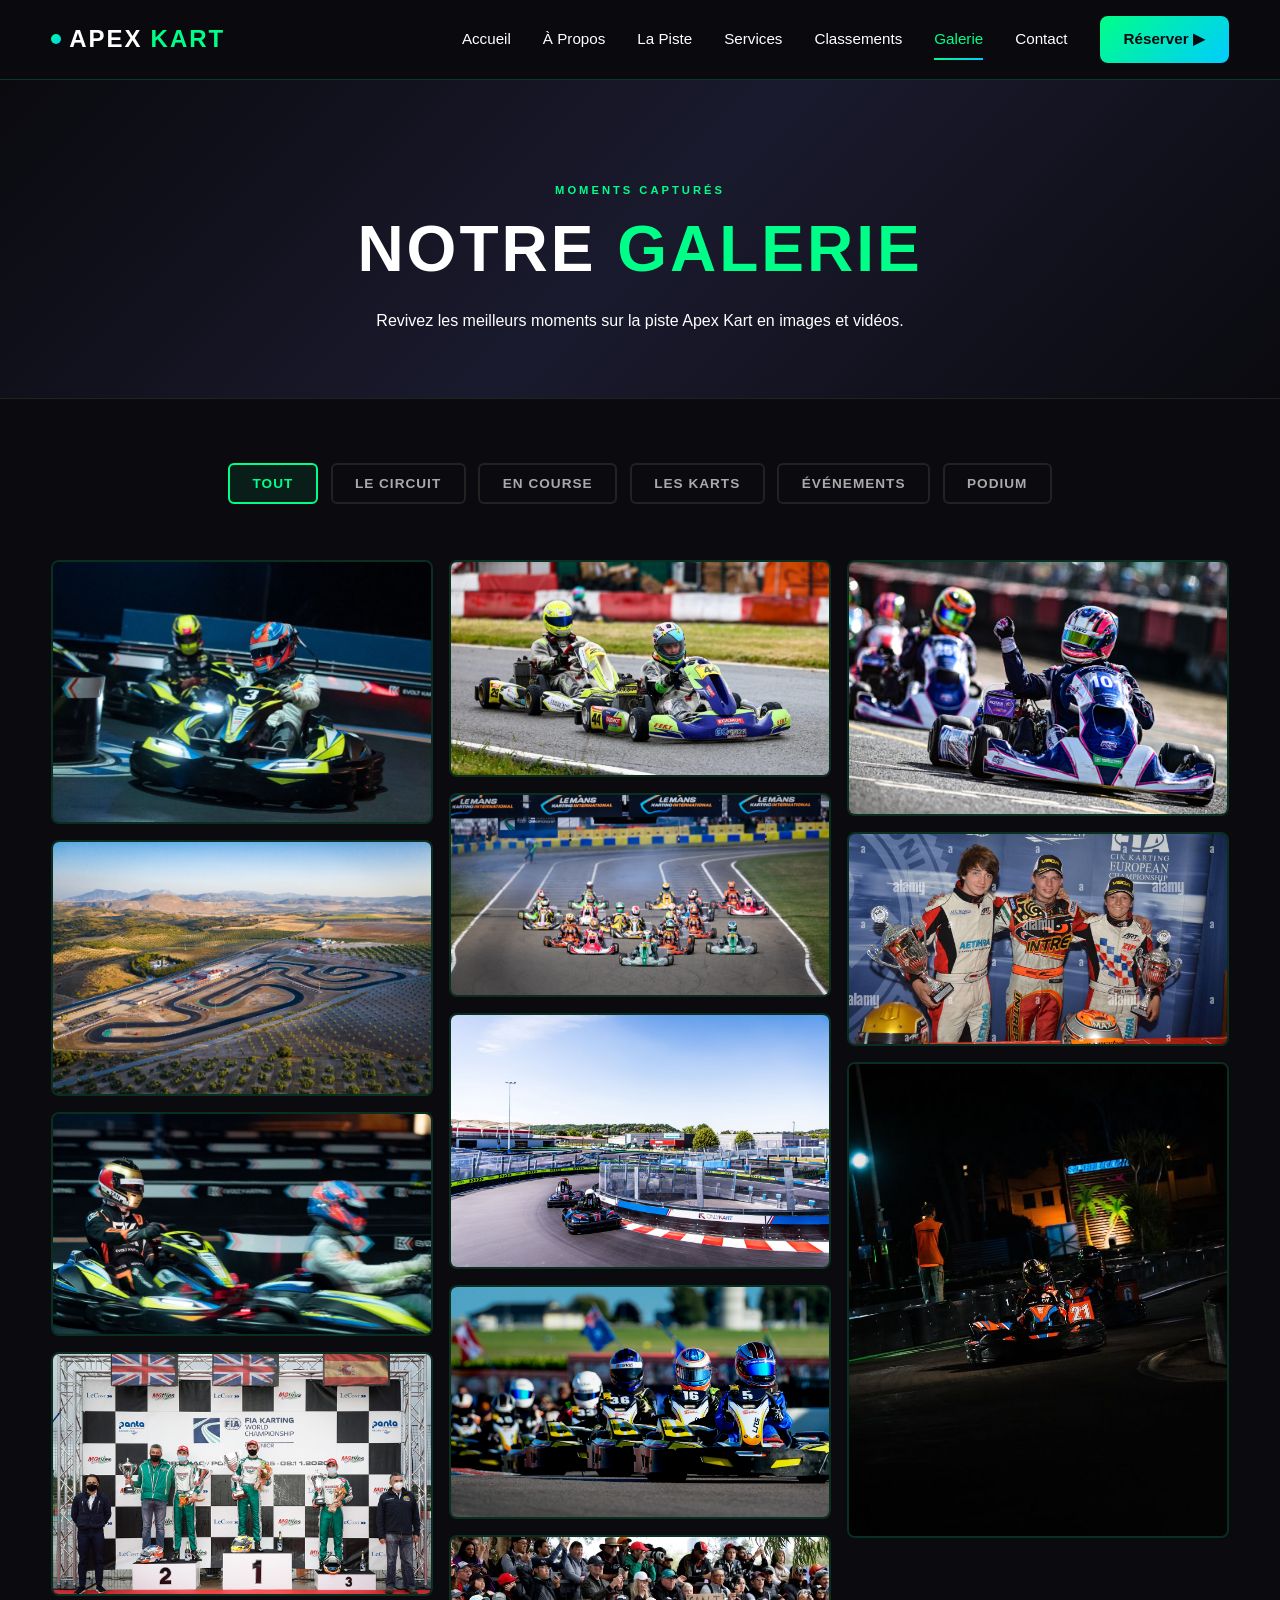
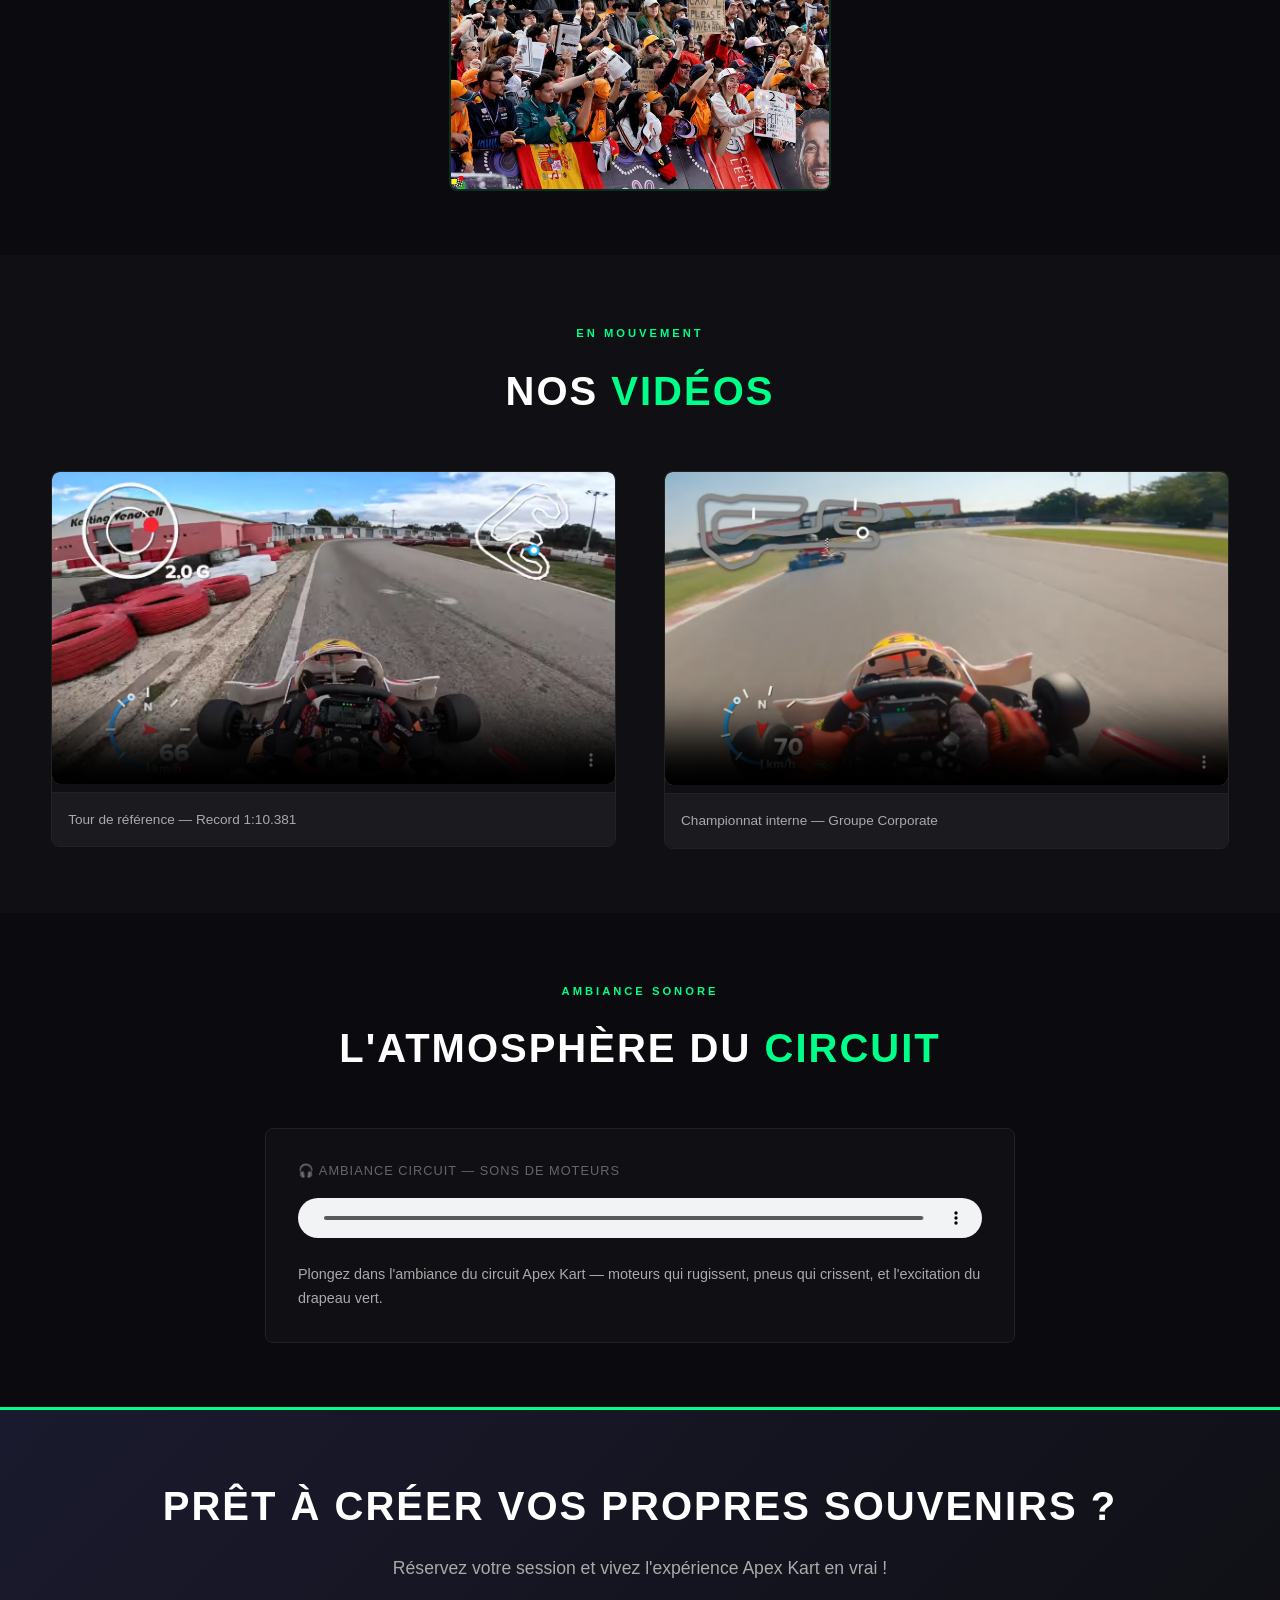
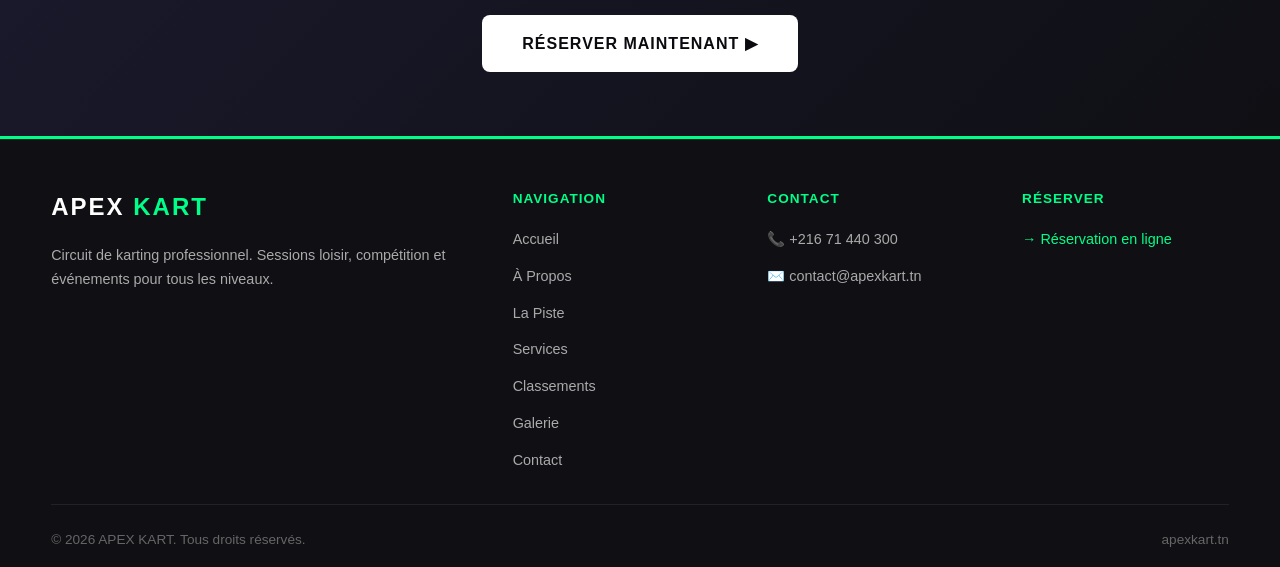
==== galerie.html @ a899f863 "Add files via upload" ====
<!DOCTYPE html>
<html lang="fr">
<head>
  <meta charset="UTF-8">
  <meta name="viewport" content="width=device-width, initial-scale=1.0">
  <title>Galerie — Apex Kart</title>
  <link rel="stylesheet" href="style.css">
</head>
<body>

  <header>
    <a href="index.html" class="logo">
      <span class="logo-point"></span>
      APEX <span>KART</span>
    </a>
    <nav>
      <a href="index.html">Accueil</a>
      <a href="apropos.html">À Propos</a>
      <a href="piste.html">La Piste</a>
      <a href="services.html">Services</a>
      <a href="classements.html">Classements</a>
      <a href="galerie.html" class="actif">Galerie</a>
      <a href="contact.html">Contact</a>
      <a href="reserver.html" class="nav-cta">Réserver ▶</a>
    </nav>
  </header>

  <main>
    <div id="top"></div>

    <div class="page-header">
      <div class="page-header-contenu">
        <span class="label-section" style="margin-bottom: 14px;">Moments capturés</span>
        <h1>NOTRE <span>GALERIE</span></h1>
        <p>Revivez les meilleurs moments sur la piste Apex Kart en images et vidéos.</p>
      </div>
    </div>

    <!--GALERIE AVEC FILTRES-->
    <section>

      <!-- Radios cachés pour les filtres -->
       <!--bouton radio =>un seul choix possible-->
      <input class="filter-radio" type="radio" name="filtre" id="f-all" checked><!--checked → sélectionné par défaut-->
      <input class="filter-radio" type="radio" name="filtre" id="f-circuit"><!--name="filtre" => tous les radios appartiennent au même groupe => un seul actif à la fois-->
      <input class="filter-radio" type="radio" name="filtre" id="f-course">
      <input class="filter-radio" type="radio" name="filtre" id="f-karts">
      <input class="filter-radio" type="radio" name="filtre" id="f-evenement">
      <input class="filter-radio" type="radio" name="filtre" id="f-podium">

      <!-- Barre de filtres -->
      <div class="filter-bar">
        <label for="f-all"       class="filter-btn">Tout</label>
        <label for="f-circuit"   class="filter-btn">Le Circuit</label>
        <label for="f-course"    class="filter-btn">En Course</label>
        <label for="f-karts"     class="filter-btn">Les Karts</label>
        <label for="f-evenement" class="filter-btn">Événements</label>
        <label for="f-podium"    class="filter-btn">Podium</label>
      </div>

      <!-- Grille masonry -->
      <div class="galerie-grid">

        <div class="galerie-item" data-category="course">
          <a href="#lb-1" title="Ouvrir en grand"><!--quand on clique sur l'image le navigateur 
            va faire défiler la page jusqu’à l’élément dont l’ID est lb-1 (<div class="lightbox" id="lb-1">)
            et execute le css de lightbox(met l'image en focus)-->
            <img src="media/gal.jpg"
                 alt="Course en action"
                 style="height: 260px; object-fit: cover;">
            <div class="overlay"><span class="overlay-label">En Course</span></div>
          </a>
        </div>

        <div class="galerie-item" data-category="circuit">
          <a href="#lb-2" title="Ouvrir en grand">
            <img src="media/Vue aérienne de la piste.jpg"
                 alt="Vue du circuit">
            <div class="overlay"><span class="overlay-label">Le Circuit</span></div>
          </a>
        </div>

        <div class="galerie-item" data-category="karts">
          <a href="#lb-3" title="Ouvrir en grand">
            <img src="media/gal1.jpg"
                 alt="Kart de près"
                 style="height: 220px; object-fit: cover;">
            <div class="overlay"><span class="overlay-label">Les Karts</span></div>
          </a>
        </div>

        <div class="galerie-item" data-category="podium">
          <a href="#lb-4" title="Ouvrir en grand">
            <img src="media/galpod.jpg"
                 alt="Podium"
                 style="height: 240px; object-fit: cover;">
            <div class="overlay"><span class="overlay-label">Podium</span></div>
          </a>
        </div>

        <div class="galerie-item" data-category="evenement">
          <a href="#lb-5" title="Ouvrir en grand">
            <img src="media/gal3.jpg"
                 alt="Événement groupe">
            <div class="overlay"><span class="overlay-label">Événements</span></div>
          </a>
        </div>

        <div class="galerie-item" data-category="course">
          <a href="#lb-6" title="Ouvrir en grand">
            <img src="media/gal9.jpg"
                 alt="Départ de course"
                 style="height: 200px; object-fit: cover;">
            <div class="overlay"><span class="overlay-label">En Course</span></div>
          </a>
        </div>

        <div class="galerie-item" data-category="circuit">
          <a href="#lb-7" title="Ouvrir en grand">
            <img src="media/gal2piste.jpg"
                 alt="Stands du circuit">
            <div class="overlay"><span class="overlay-label">Le Circuit</span></div>
          </a>
        </div>

        <div class="galerie-item" data-category="karts">
          <a href="#lb-8" title="Ouvrir en grand">
            <img src="media/imapropos1.jpg"
                 alt="Flotte de karts"
                 style="height: 230px; object-fit: cover;">
            <div class="overlay"><span class="overlay-label">Les Karts</span></div>
          </a>
        </div>

        <div class="galerie-item" data-category="evenement">
          <a href="#lb-9" title="Ouvrir en grand">
            <img src="media/virage.jpg"
                 alt="Virage serré">
            <div class="overlay"><span class="overlay-label">Événements</span></div>
          </a>
        </div>

        <div class="galerie-item" data-category="course">
          <a href="#lb-10" title="Ouvrir en grand">
            <img src="media/gal5.jpg"
                 alt="Team building">
            <div class="overlay"><span class="overlay-label">En Course</span></div>
          </a>
        </div>

        <div class="galerie-item" data-category="podium">
          <a href="#lb-11" title="Ouvrir en grand">
            <img src="media/galpod2.jpg"
                 alt="Trophées"
                 style="height: 210px; object-fit: cover;">
            <div class="overlay"><span class="overlay-label">Podium</span></div>
          </a>
        </div>

        <div class="galerie-item" data-category="circuit">
          <a href="#lb-12" title="Ouvrir en grand">
            <img src="media/Session nocturne.jpg"
                 alt="Session nocturne">
            <div class="overlay"><span class="overlay-label">Le Circuit</span></div>
          </a>
        </div>

      </div>
    </section>

    <!--LIGHTBOXES-->
    <div class="lightbox" id="lb-1">
      <a href="#" class="lightbox-close">✕</a><!--# est une ancre.Il pointe vers le haut de la page actuelle. 
      Ainsi, lorsque l'on clique sur ✕ :La page défile vers le haut-->
      <img src="media/gal.jpg" alt="Course en action">
      <span class="lightbox-caption">Course en action</span>
    </div>
    <div class="lightbox" id="lb-2">
      <a href="#" class="lightbox-close">✕</a>
      <img src="media/Vue aérienne de la piste.jpg" alt="Vue du circuit">
      <span class="lightbox-caption">Vue du circuit</span>
    </div>
    <div class="lightbox" id="lb-3">
      <a href="#" class="lightbox-close">✕</a>
      <img src="media/gal1.jpg" alt="Kart de près">
      <span class="lightbox-caption">Kart de près</span>
    </div>
    <div class="lightbox" id="lb-4">
      <a href="#" class="lightbox-close">✕</a>
      <img src="media/galpod.jpg" alt="Podium">
      <span class="lightbox-caption">Podium</span>
    </div>
    <div class="lightbox" id="lb-5">
      <a href="#" class="lightbox-close">✕</a>
      <img src="media/gal3.jpg" alt="Événement groupe">
      <span class="lightbox-caption">Événement groupe</span>
    </div>
    <div class="lightbox" id="lb-6">
      <a href="#" class="lightbox-close">✕</a>
      <img src="media/gal9.jpg" alt="Départ de course">
      <span class="lightbox-caption">Départ de course</span>
    </div>
    <div class="lightbox" id="lb-7">
      <a href="#" class="lightbox-close">✕</a>
      <img src="media/gal2piste.jpg" alt="Stands du circuit">
      <span class="lightbox-caption">Stands du circuit</span>
    </div>
    <div class="lightbox" id="lb-8">
      <a href="#" class="lightbox-close">✕</a>
      <img src="media/imapropos1.jpg" alt="Flotte de karts">
      <span class="lightbox-caption">Flotte de karts</span>
    </div>
    <div class="lightbox" id="lb-9">
      <a href="#" class="lightbox-close">✕</a>
      <img src="media/virage.jpg" alt="Team building">
      <span class="lightbox-caption">Team building</span>
    </div>
    <div class="lightbox" id="lb-10">
      <a href="#" class="lightbox-close">✕</a>
      <img src="media/gal5.jpg" alt="Virage serré">
      <span class="lightbox-caption">Virage serré</span>
    </div>
    <div class="lightbox" id="lb-11">
      <a href="#" class="lightbox-close">✕</a>
      <img src="media/galpod2.jpg" alt="Trophées">
      <span class="lightbox-caption">Trophées</span>
    </div>
    <div class="lightbox" id="lb-12">
      <a href="#" class="lightbox-close">✕</a>
      <img src="media/Session nocturne.jpg" alt="Session nocturne">
      <span class="lightbox-caption">Session nocturne</span>
    </div>

    <!--SECTION VIDÉOS-->
    <section class="section-fond-2">
      <div class="en-tete-section centre">
        <span class="label-section">En mouvement</span>
        <h2 class="titre-section">NOS <span class="rouge">VIDÉOS</span></h2>
      </div>

      <div class="grille-2">

        <div>
          <div class="media-bloc">
            <video controls poster="media/preview.png" style="width: 100%;">
              <source src="media/onboard.mp4" type="video/mp4">
              <p style="padding: 20px; color: var(--gris); text-align: center;">
                Votre navigateur ne supporte pas la vidéo.
              </p>
            </video>
            <div class="media-titre">Tour de référence — Record 1:10.381</div>
          </div>
        </div>

        <div>
          <div class="media-bloc">
            <video controls poster="media/poster.png" style="width: 100%;">
              <source src="media/Flying Lap.mp4" type="video/mp4">
              <p style="padding: 20px; color: var(--gris); text-align: center;">
                Votre navigateur ne supporte pas la vidéo.
              </p>
            </video>
            <div class="media-titre">Championnat interne — Groupe Corporate</div>
          </div>
        </div>

      </div>
    </section>

    <!--SECTION AUDIO-->
    <section>
      <div class="en-tete-section centre">
        <span class="label-section">Ambiance sonore</span>
        <h2 class="titre-section">L'ATMOSPHÈRE DU <span class="rouge">CIRCUIT</span></h2>
      </div>

      <div style="max-width: 750px; margin: 0 auto;">
        <div class="media-bloc" style="padding: 2rem;">
          <p style="font-size: 0.8rem; color: var(--gris); letter-spacing: 1px; text-transform: uppercase; margin-bottom: 1rem;">
            🎧 Ambiance circuit — Sons de moteurs
          </p>
          <audio controls style="width: 100%;">
            <source src="media/Ambiance circuit — Sons de moteurs.mp3" type="audio/mpeg">
            Votre navigateur ne supporte pas la balise audio.
          </audio>
          <p style="margin-top: 1rem; color: var(--gris-clair); font-size: 0.9rem; line-height: 1.7;">
            Plongez dans l'ambiance du circuit Apex Kart — moteurs qui rugissent,
            pneus qui crissent, et l'excitation du drapeau vert.
          </p>
        </div>
      </div>
    </section>

    <div class="bande-cta">
      <h2>PRÊT À CRÉER VOS PROPRES SOUVENIRS ?</h2>
      <p>Réservez votre session et vivez l'expérience Apex Kart en vrai !</p>
      <a href="reserver.html" class="btn-blanc">RÉSERVER MAINTENANT ▶</a>
    </div>
    <a href="#top" class="scroll-top">↑</a>

  </main>

  <footer>
    <div class="footer-grille">
      <div class="footer-col large">
        <span class="footer-logo">APEX <span>KART</span></span>
        <p class="footer-desc">Circuit de karting professionnel. Sessions loisir, compétition et événements pour tous les niveaux.</p>
      </div>
      <div class="footer-col">
        <span class="footer-col-titre">Navigation</span>
        <ul class="footer-liens">
          <li><a href="index.html">Accueil</a></li>
          <li><a href="apropos.html">À Propos</a></li>
          <li><a href="piste.html">La Piste</a></li>
          <li><a href="services.html">Services</a></li>
          <li><a href="classements.html">Classements</a></li>
          <li><a href="galerie.html">Galerie</a></li>
          <li><a href="contact.html">Contact</a></li>
        </ul>
      </div>
      <div class="footer-col">
        <span class="footer-col-titre">Contact</span>
        <ul class="footer-liens">
          <li><a href="tel:+21671440300">📞 +216 71 440 300</a></li>
          <li><a href="mailto:contact@apexkart.tn">✉️ contact@apexkart.tn</a></li>
        </ul>
      </div>
      <div class="footer-col">
        <span class="footer-col-titre">Réserver</span>
        <ul class="footer-liens">
          <li><a href="reserver.html" style="color: var(--vert-neon);">→ Réservation en ligne</a></li>
        </ul>
      </div>
    </div>
    <div class="footer-bas">
      <span>© 2026 APEX KART. Tous droits réservés.</span>
      <span>apexkart.tn</span>
    </div>
  </footer>
  <script src="script.js"></script>

</body>
</html>
---- style.css ----
:root {/*:root est l'élément racine du document (pratiquement <html>).
Les variables définies ici sont accessibles partout dans le CSS.*/
  --noir:       #0a0a0f;
  --noir-2:     #0f0f14;
  --noir-3:     #1a1a1f;
  --blanc:      #ffffff;
  --gris:       #666666;
  --gris-clair: #aaaaaa;
  --bord:       #222222;
  --vert-neon:  #00ff88;
  --cyan:       #00ccff;
  --rouge:      #e8001d;
  --jaune:      #f5c400;
}

* {
  margin: 0;
  padding: 0;
  box-sizing: border-box;
}

body {
  font-family: Arial, sans-serif;
  background-color: var(--noir);
  color: var(--blanc);
  line-height: 1.6;
  overflow-x: hidden;
}

img {
  max-width: 100%;
  display: block;
}

a {
  text-decoration: none;
  color: inherit;
  transition: color 0.3s, background 0.3s;
}

ul {
  list-style: none;
}

/*HEADER*/
header {
  position: sticky;
  top: 0;
  z-index: 1000;
  background: rgba(10, 10, 15, 0.95);
  border-bottom: 1px solid rgba(0, 255, 136, 0.2);
  padding: 1rem 4%;/*4 % Pourcentage de la largeur du conteneur => L’espacement gauche/droite varie donc en fonction de la taille de l’écran.*/
  display: flex;
  align-items: center;
  justify-content: space-between;/*Repousse les éléments vers les bords (logo à gauche, menu à droite).*/
}

.logo {
  font-family: Impact, sans-serif;
  font-size: 1.5rem;
  font-weight: 900;
  letter-spacing: 2px;
  display: flex;
  align-items: center;
  gap: 0.5rem;/*Ajoute de l'espace entre les éléments à l'intérieur*/
  cursor: pointer;
}

.logo-point {
  width: 10px;
  height: 10px;
  background: linear-gradient(135deg, var(--vert-neon), var(--cyan));
  border-radius: 50%;
  display: inline-block;
}

.logo span {
  color: var(--vert-neon);
}

nav {
  display: flex;
  gap: 2rem;
  align-items: center;
}

nav a {
  font-size: 0.95rem;
  position: relative;
  padding: 0.5rem 0;
  transition: color 0.3s;
  cursor: pointer;
}

nav a:hover {
  color: var(--vert-neon);
}

nav a.actif {
  color: var(--vert-neon);
}

nav a.actif::after {/*crée un élément fictif qui est inséré à l'intérieur de l'élément, à la fin*/
  content: '';
  position: absolute;
  bottom: 0;
  left: 0;
  width: 100%;/*pleine largeur du lien*/
  height: 2px;/*trait fin*/
  background: linear-gradient(90deg, var(--vert-neon), var(--cyan));
}/*un petit rectangle (2 px de haut) => un trait sous le lien*/

nav a::after {
  content: '';
  position: absolute;
  bottom: 0;
  left: 0;
  width: 0;
  height: 2px;
  background: linear-gradient(90deg, var(--vert-neon), var(--cyan));
  transition: width 0.3s ease;
}/*la ligne existe mais largeur = 0 → invisible.*/

nav a:hover::after {
  width: 100%;
}/*Quand on passe la souris: la ligne s’agrandit de 0 → 100% => effet de soulignement animé*/

.nav-cta {
  background: linear-gradient(135deg, var(--vert-neon), var(--cyan));
  color: var(--noir) !important;/*!important force la règle (même si d'autres styles existent)*/
  padding: 0.7rem 1.5rem !important;/*(haut/bas + gauche/droite) => rend le bouton plus grand*/
  border-radius: 8px;
  font-weight: 700;
  transition: transform 0.3s, box-shadow 0.3s;
}

.nav-cta:hover {
  transform: scale(1.05);
  box-shadow: 0 0 30px rgba(0, 255, 136, 0.5);
}

/*SECTIONS*/
section {
  padding: 4rem 4%;
}

.section-fond-2 {
  background: var(--noir-2);
  padding: 4rem 4%;
}

.page-header {
  background: linear-gradient(135deg, var(--noir) 0%, #1a1a2e 50%, var(--noir) 100%);
  padding: 6rem 4% 4rem;
  text-align: center;
  border-bottom: 1px solid var(--bord);
  position: relative;
  overflow: hidden;
}

.page-header-contenu {
  max-width: 900px;
  margin: 0 auto;
  position: relative;
  z-index: 1;
}

/*TYPOGRAPHIE*/
h1 {
  font-family: Impact, sans-serif;
  font-size: 4rem;
  font-weight: 900;
  letter-spacing: 3px;
  line-height: 1.1;
  margin-bottom: 1.5rem;
}

h1 span {
  color: var(--vert-neon);
}

h2 {
  font-family: Impact, sans-serif;
  font-size: 2.5rem;
  font-weight: 900;
  letter-spacing: 2px;
  margin-bottom: 1rem;
}

h3 {
  font-size: 1.3rem;
  font-weight: 700;
  margin-bottom: 0.8rem;
}

.titre-section {
  font-family: Impact, sans-serif;
  font-size: 2.5rem;
  font-weight: 900;
  letter-spacing: 2px;
  margin-bottom: 1rem;
  text-transform: uppercase;
}

.titre-section .rouge {
  color: var(--vert-neon);
}

.en-tete-section {
  margin-bottom: 3rem;
}

.en-tete-section.centre {
  text-align: center;
}

.label-section {
  display: inline-block;
  font-size: 0.7rem;
  font-weight: 700;
  letter-spacing: 3px;
  text-transform: uppercase;
  color: var(--vert-neon);
  margin-bottom: 1rem;
}

.sous-titre-section {
  color: var(--gris-clair);
  font-size: 1rem;
  max-width: 700px;
  line-height: 1.8;
}

/*HERO SECTION*/
.hero {
  height: 100vh;/*100% de la hauteur de la fenêtre d'affichage (écran)*/
  display: flex;
  align-items: center;/*Centre le contenu verticalement*/
  justify-content: center;/*Centre le contenu horizentalement*/
  position: relative;
  overflow: hidden;
  background: linear-gradient(135deg, var(--noir) 0%, #1a1a2e 50%, var(--noir) 100%);
  /*0% => début du dégradé    50% => milieu     100% => fin*/
}

.hero-image {
  position: absolute;
  top: 0;
  left: 0;
  right: 0;
  bottom: 0;
  width: 100%;
  height: 100%;
  object-fit: cover;
  opacity: 0.3;
}

.hero-contenu {
  position: relative;
  z-index: 10;
  text-align: center;
  padding: 0 4%;
  max-width: 1200px;
}

.hero h1 {
  font-size: 5rem;
  margin-bottom: 1.5rem;
}

.hero p {
  font-size: 1.5rem;
  color: var(--gris-clair);
  margin-bottom: 2rem;
}

/*GRILLES*/
.grille-2 {
  display: grid;
  grid-template-columns: 1fr 1fr;/*1fr = une fraction de l’espace disponible*/
  gap: 3rem;
  align-items: start;
}

.grille-3 {
  display: grid;
  grid-template-columns: repeat(3, 1fr);/*repeat(3, 1fr) = répéter 3 fois 1fr =>Les 3 colonnes ont la même largeur*/
  gap: 2rem;
}

.grille-4 {
  display: grid;
  grid-template-columns: repeat(4, 1fr);
  gap: 1.5rem;
}

/*CARTES*/
.carte {
  background: linear-gradient(135deg, #1a1a2e, var(--noir-2));
  border: 2px solid rgba(0, 255, 136, 0.2);
  border-radius: 12px;
  padding: 2rem;
  transition: border-color 0.3s, transform 0.3s, box-shadow 0.3s;
  cursor: pointer;
}

.carte:hover {
  border-color: var(--vert-neon);
  transform: scale(1.05);
  box-shadow: 0 0 30px rgba(0, 255, 136, 0.3);
}

.carte-icone {
  width: 60px;
  height: 60px;
  background: linear-gradient(135deg, var(--vert-neon), var(--cyan));
  border-radius: 12px;
  display: flex;
  align-items: center;
  justify-content: center;
  margin-bottom: 1.5rem;
  font-size: 1.8rem;
}

/*BOUTONS*/
.btn {
  display: inline-block;
  padding: 1rem 2rem;
  background: linear-gradient(135deg, var(--vert-neon), var(--cyan));
  color: var(--noir);
  font-weight: 700;
  font-size: 1rem;
  border-radius: 8px;
  border: none;
  cursor: pointer;
  transition: transform 0.3s, box-shadow 0.3s;
  text-transform: uppercase;
  letter-spacing: 1px;
}

.btn:hover {
  transform: scale(1.05);
  box-shadow: 0 0 30px rgba(0, 255, 136, 0.5);
}

.btn-rouge {
  background: linear-gradient(135deg, var(--vert-neon), var(--cyan));
}

.btn-blanc {
  display: inline-block;
  padding: 1rem 2.5rem;
  background: var(--blanc);
  color: var(--noir);
  font-weight: 700;
  font-size: 1rem;
  border-radius: 8px;
  border: none;
  cursor: pointer;
  text-transform: uppercase;
  letter-spacing: 1px;
  transition: transform 0.3s, box-shadow 0.3s;
}

.btn-blanc:hover {
  transform: scale(1.05);
  box-shadow: 0 0 30px rgba(255, 255, 255, 0.4);
}

.btn-outline {
  background: transparent;
  border: 2px solid var(--vert-neon);
  color: var(--vert-neon);
}

.btn-outline:hover {
  background: var(--vert-neon);
  color: var(--noir);
}

/*TABLEAUX*/
table {
  width: 100%;
  border-collapse: collapse;
  background: var(--noir-2);
  border: 1px solid var(--bord);
}

thead {
  background: var(--noir-3);
  border-bottom: 2px solid var(--vert-neon);
}

th {
  padding: 1rem;
  text-align: left;
  font-weight: 700;
  font-size: 0.85rem;
  text-transform: uppercase;
  letter-spacing: 1px;
  color: var(--vert-neon);
}

td {
  padding: 1rem;
  border-bottom: 1px solid var(--bord);
  color: var(--gris-clair);
}

tr:hover {
  background: rgba(0, 255, 136, 0.05);
}

.chrono {
  font-family: monospace;
  font-size: 0.95rem;
  font-weight: 700;
  color: var(--blanc);
}

.chrono.record {
  color: var(--jaune);
}

/*BADGES*/
.badge-cat {
  display: inline-block;
  padding: 0.3rem 0.8rem;
  border-radius: 4px;
  font-size: 0.7rem;
  font-weight: 700;
  text-transform: uppercase;
  letter-spacing: 1px;
}

.badge-debutant {
  background: rgba(0, 200, 255, 0.2);
  color: #00c8ff;
}

.badge-junior {
  background: rgba(255, 200, 0, 0.2);
  color: #ffc800;
}

.badge-senior {
  background: rgba(0, 255, 136, 0.2);
  color: var(--vert-neon);
}

.badge-expert {
  background: rgba(232, 0, 29, 0.2);
  color: #ff3355;
}

/*FORMULAIRES*/
.formulaire-bloc {
  background: var(--noir-2);
  border: 1px solid var(--bord);
  padding: 2rem;
  border-radius: 8px;
}

.form-groupe {
  margin-bottom: 1.5rem;
}

.form-ligne {
  display: grid;
  grid-template-columns: 1fr 1fr;
  gap: 1.5rem;
  margin-bottom: 1.5rem;
}

label {
  display: block;
  margin-bottom: 0.5rem;
  font-size: 0.9rem;
  font-weight: 600;
  color: var(--vert-neon);
}

input[type="text"],
input[type="email"],
input[type="tel"],
input[type="date"],
input[type="number"],
select,
textarea {
  width: 100%;
  padding: 0.8rem 1rem;
  background: var(--noir);
  border: 2px solid rgba(0, 255, 136, 0.3);
  border-radius: 6px;
  color: var(--blanc);
  font-size: 1rem;
  transition: border-color 0.3s;
}

input:focus,
select:focus,
textarea:focus {
  outline: none;
  border-color: var(--vert-neon);
}

textarea {
  min-height: 150px;
  resize: vertical;
  font-family: inherit;
}

input[type="checkbox"],
input[type="radio"] {
  width: 18px;
  height: 18px;
  accent-color: var(--vert-neon);
  cursor: pointer;
}

.choix-item {
  display: flex;
  align-items: center;
  gap: 0.8rem;
  padding: 0.8rem;
  background: var(--noir);
  border: 2px solid rgba(0, 255, 136, 0.2);
  border-radius: 6px;
  cursor: pointer;
  transition: border-color 0.3s;
  font-weight: normal;
  color: var(--gris-clair);
}

.choix-item:hover {
  border-color: var(--vert-neon);
}

button[type="submit"] {
  width: 100%;
  padding: 1rem 2rem;
  background: linear-gradient(135deg, var(--vert-neon), var(--cyan));
  color: var(--noir);
  font-weight: 700;
  font-size: 1rem;
  border: none;
  border-radius: 8px;
  cursor: pointer;
  transition: transform 0.3s, box-shadow 0.3s;
  text-transform: uppercase;
  letter-spacing: 1px;
}

button[type="submit"]:hover {
  transform: scale(1.02);
  box-shadow: 0 0 30px rgba(0, 255, 136, 0.5);
}

/*MEDIA (AUDIO / VIDEO)*/
.media-bloc {
  background: var(--noir-2);
  border: 1px solid var(--bord);
  border-radius: 8px;
  overflow: hidden;
}

.media-titre {
  padding: 1rem;
  background: var(--noir-3);
  font-size: 0.85rem;
  color: var(--gris-clair);
  border-top: 1px solid var(--bord);
}

video,
audio {
  width: 100%;
  border-radius: 8px;
}

audio {
  height: 40px;
}

/*GALERIE FLOAT*/
.galerie-float {
  display: flex;
  flex-wrap: wrap;
  gap: 1rem;
}

.galerie-float img {
  flex: 1 1 calc(33.333% - 1rem);
  min-width: 250px;
  height: 250px;
  object-fit: cover;
  border-radius: 8px;
  border: 2px solid rgba(0, 255, 136, 0.2);
  transition: border-color 0.3s, transform 0.3s, box-shadow 0.3s;
  cursor: pointer;
}

.galerie-float img:hover {
  border-color: var(--vert-neon);
  transform: scale(1.05);
  box-shadow: 0 0 20px rgba(0, 255, 136, 0.3);
}

/*CLASSEMENTS — RANGS ET PILOTES*/
.rang {
  display: inline-flex;
  align-items: center;
  justify-content: center;
  width: 32px;
  height: 32px;
  border-radius: 50%;
  background: var(--noir-3);
  font-family: Impact, sans-serif;
  font-size: 1.1rem;
  font-weight: 900;
}

.rang.or {
  background: var(--jaune);
  color: var(--noir);
}

.rang.arg {
  background: #aaaaaa;
  color: var(--noir);
}

.rang.bro {
  background: #cd7f32;
  color: var(--noir);
}

.pilote-nom {
  font-weight: 700;
  color: var(--blanc);
}

/*PODIUM VISUEL*/
.podium-conteneur {
  display: flex;
  align-items: flex-end;
  justify-content: center;
  gap: 12px;
  padding: 0 4%;
  flex-wrap: wrap;
  position: relative;
}

.podium-conteneur::after {
  content: '';
  position: absolute;
  bottom: -10px;/*la line est au dessous du podium*/
  left: 0;
  width: 100%;
  height: 3px;
  background: linear-gradient(90deg, transparent, var(--vert-neon), transparent);
}

.podium-pilote {
  display: flex;
  flex-direction: column;
  align-items: center;
  width: 200px;
}

.podium-couronne {
  font-size: 1.8rem;
  margin-bottom: 6px;
}

.podium-avatar {
  width: 64px;
  height: 64px;
  border-radius: 50%;
  background: linear-gradient(135deg, #333333, #555555);
  border: 3px solid #aaaaaa;
  display: flex;
  align-items: center;
  justify-content: center;
  font-family: Impact, sans-serif;
  font-size: 1.8rem;
  font-weight: 900;
  color: var(--blanc);
  margin-bottom: 10px;
}

.podium-avatar-or {
  background: linear-gradient(135deg, #b8860b, var(--jaune));
  border-color: var(--jaune);
  box-shadow: 0 0 20px rgba(245, 196, 0, 0.5);
  color: var(--noir);
}

.podium-avatar-bro {
  background: linear-gradient(135deg, #8b5a2b, #cd7f32);
  border-color: #cd7f32;
  color: var(--noir);
}

.podium-pays {
  font-size: 1.3rem;
  margin-bottom: 4px;
}

.podium-nom {
  font-family: Impact, sans-serif;
  font-size: 1rem;
  font-weight: 900;
  letter-spacing: 1px;
  text-transform: uppercase;
  color: var(--blanc);
  margin-bottom: 4px;
  text-align: center;
}

.podium-nom-or {
  color: var(--jaune);
}

.podium-chrono {
  font-family: monospace;
  font-size: 0.8rem;
  color: var(--gris-clair);
  margin-bottom: 2px;
}

.podium-chrono-or {
  color: var(--jaune);
  font-weight: 700;
}

.podium-pts {
  font-size: 0.75rem;
  color: var(--gris);
  margin-bottom: 12px;
  font-family: monospace;
}

.podium-marche {
  width: 100%;
  display: flex;
  flex-direction: column;
  align-items: center;
  justify-content: center;
  border-radius: 6px 6px 0 0;
  padding-top: 16px;
  gap: 4px;
}

.podium-marche-1 {
  height: 170px;
  background: linear-gradient(180deg, rgba(245, 196, 0, 0.25) 0%, rgba(245, 196, 0, 0.08) 100%);
  border: 2px solid var(--jaune);
  border-bottom: none;
  box-shadow: 0 0 30px rgba(245, 196, 0, 0.2);
}

.podium-marche-2 {
  height: 130px;
  background: linear-gradient(180deg, rgba(170, 170, 170, 0.18) 0%, rgba(170, 170, 170, 0.05) 100%);
  border: 2px solid #aaaaaa;
  border-bottom: none;
  box-shadow: 0 0 20px rgba(170, 170, 170, 0.15);
}

.podium-marche-3 {
  height: 110px;
  background: linear-gradient(180deg, rgba(205, 127, 50, 0.18) 0%, rgba(205, 127, 50, 0.05) 100%);
  border: 2px solid #cd7f32;
  border-bottom: none;
  box-shadow: 0 0 20px rgba(205, 127, 50, 0.15);
}

.podium-medaille {
  font-size: 1.8rem;
}

.podium-rang-num {
  font-family: Impact, sans-serif;
  font-size: 2.8rem;
  font-weight: 900;
  line-height: 1;
  color: rgba(255, 255, 255, 0.15);
}

.podium-1er .podium-rang-num {
  color: rgba(245, 196, 0, 0.2);
}

/*STAT CELL*/
.stat-cell {
  transition: background 0.2s;
}

.stat-cell:hover {
  background: var(--noir-3) !important;
}

/*LISTE DE RÈGLES*/
.liste-regles {
  counter-reset: regles;/*Cela indique à CSS:"Commencez ici un compteur nommé regles à partir de 0."*/
  display: flex;
  flex-direction: column;
  gap: 1rem;
}

.liste-regles li {
  counter-increment: regles;/*Chaque <li> augmente ce compteur*/
  display: flex;
  gap: 1rem;
  align-items: flex-start;
  padding: 1rem;
  background: var(--noir-2);
  border: 1px solid var(--bord);
  border-left: 3px solid var(--vert-neon);
  border-radius: 4px;
}

.liste-regles li::before {
  content: counter(regles);/*Affiche le nombre*/
  flex-shrink: 0;
  width: 32px;
  height: 32px;
  background: linear-gradient(135deg, var(--vert-neon), var(--cyan));
  color: var(--noir);
  border-radius: 50%;
  display: flex;
  align-items: center;
  justify-content: center;
  font-weight: 900;
  font-size: 1rem;
}

.liste-regles span {
  color: var(--gris-clair);
  line-height: 1.7;
}

/*LIEN DISCRET*/
.lien-discret {
  color: var(--gris-clair);
  font-size: 0.85rem;
  transition: color 0.3s;
}

.lien-discret:hover {
  color: var(--vert-neon);
}

/*BANDE CTA*/
.bande-cta {
  background: linear-gradient(135deg, #1a1a2e 0%, var(--noir-2) 100%);
  border-top: 3px solid var(--vert-neon);
  border-bottom: 3px solid var(--vert-neon);
  padding: 4rem 4%;
  text-align: center;
  position: relative;
  overflow: hidden;
}

.bande-cta h2 {
  font-family: Impact, sans-serif;
  font-size: 2.5rem;
  letter-spacing: 2px;
  margin-bottom: 1rem;
}

.bande-cta p {
  color: var(--gris-clair);
  font-size: 1.1rem;
  margin-bottom: 2rem;
}

/*FOOTER*/
footer {
  background: var(--noir-2);
  border-top: 1px solid rgba(0, 255, 136, 0.1);
  padding: 3rem 4% 1rem;
}

.footer-grille {
  display: grid;
  grid-template-columns: 2fr 1fr 1fr 1fr;
  gap: 3rem;
  margin-bottom: 2rem;
}

.footer-logo {
  font-family: Impact, sans-serif;
  font-size: 1.5rem;
  font-weight: 900;
  letter-spacing: 2px;
  display: block;
  margin-bottom: 1rem;
}

.footer-logo span {
  color: var(--vert-neon);
}

.footer-desc {
  color: var(--gris-clair);
  font-size: 0.9rem;
  line-height: 1.7;
}

.footer-col-titre {
  display: block;
  font-weight: 700;
  font-size: 0.85rem;
  text-transform: uppercase;
  letter-spacing: 1px;
  color: var(--vert-neon);
  margin-bottom: 1rem;
}

.footer-liens {
  display: flex;
  flex-direction: column;
  gap: 0.7rem;
}

.footer-liens a {
  color: var(--gris-clair);
  font-size: 0.9rem;
  transition: color 0.3s, transform 0.3s;
  display: inline-block;
}

.footer-liens a:hover {
  color: var(--vert-neon);
  transform: translateX(5px);
}

.footer-bas {
  border-top: 1px solid var(--bord);
  padding-top: 1.5rem;
  display: flex;
  justify-content: space-between;
  align-items: center;
  font-size: 0.85rem;
  color: var(--gris);
}

/*GALERIE PAGE*/
.galerie-grid {
  columns: 3;
  column-gap: 1rem;
}

.galerie-item {
  break-inside: avoid;
  margin-bottom: 1rem;
  position: relative;
  overflow: hidden;
  border-radius: 8px;
  border: 2px solid rgba(0, 255, 136, 0.15);
  cursor: pointer;
  transition: border-color 0.3s, transform 0.3s, box-shadow 0.3s;
}

.galerie-item:hover {
  border-color: var(--vert-neon);
  transform: scale(1.02);
  box-shadow: 0 0 20px rgba(0, 255, 136, 0.3);
}

.galerie-item img {
  width: 100%;
  display: block;
  object-fit: cover;
  transition: transform 0.4s ease;
}

.galerie-item:hover img {
  transform: scale(1.06);
}

.galerie-item a {
  display: block;
  height: 100%;
}

.overlay {
  position: absolute;
  top: 0;
  left: 0;
  right: 0;
  bottom: 0;
  background: linear-gradient(to top, rgba(0, 0, 0, 0.7) 0%, transparent 60%);
  opacity: 0;
  transition: opacity 0.3s;
  display: flex;
  align-items: flex-end;
  padding: 1rem;
}

.galerie-item:hover .overlay {
  opacity: 1;
}

.overlay-label {
  font-size: 0.75rem;
  font-weight: 700;
  letter-spacing: 2px;
  text-transform: uppercase;
  color: var(--vert-neon);
}

/* Lightbox */
.lightbox {
  display: none;
  position: fixed;
  top: 0;
  left: 0;
  right: 0;
  bottom: 0;
  background: rgba(0, 0, 0, 0.92);
  z-index: 9999;
  align-items: center;
  justify-content: center;
}

.lightbox:target {
  display: flex;
}

.lightbox img {
  max-width: 88vw;
  max-height: 82vh;
  object-fit: contain;
  border: 2px solid rgba(0, 255, 136, 0.4);
  border-radius: 8px;
}

.lightbox-close {
  position: absolute;
  top: 1.5rem;
  right: 2rem;
  font-size: 2.5rem;
  color: var(--gris-clair);
  cursor: pointer;
  line-height: 1;
  transition: color 0.2s;
  text-decoration: none;
}

.lightbox-close:hover {
  color: var(--vert-neon);
}

.lightbox-caption {
  position: absolute;
  bottom: 2rem;
  left: 50%;
  transform: translateX(-50%);
  font-size: 0.85rem;
  color: var(--gris-clair);
  letter-spacing: 1px;
  text-transform: uppercase;
}

/* Filtres galerie (radio buttons cachés) */
.filter-radio {
  display: none;
}

.filter-bar {
  display: flex;
  flex-wrap: wrap;
  gap: 0.8rem;
  justify-content: center;
  margin-bottom: 3rem;
  align-items: center;
}

.filter-btn {
  padding: 0.5rem 1.4rem;
  background: transparent;
  border: 2px solid var(--bord);
  color: var(--gris-clair);
  border-radius: 6px;
  font-size: 0.85rem;
  font-weight: 700;
  letter-spacing: 1px;
  text-transform: uppercase;
  cursor: pointer;
  transition: border-color 0.3s, color 0.3s, background 0.3s;
  display: inline-block;
}

.filter-btn:hover {
  border-color: var(--vert-neon);
  color: var(--vert-neon);
  background: rgba(0, 255, 136, 0.08);
}
/*  A ~ B : sélectionner tous les éléments B qui viennent après A
Ils doivent avoir le même parent  &   B doit être après A dans le HTML (pas avant)*/
#f-all:checked       ~ .filter-bar label[for="f-all"],/*Quand #f-all est coché, alors on cible
le label[for="f-all"] qui se trouve dans .filter-bar situé après cet input*/
#f-circuit:checked   ~ .filter-bar label[for="f-circuit"],
#f-course:checked    ~ .filter-bar label[for="f-course"],
#f-karts:checked     ~ .filter-bar label[for="f-karts"],
#f-evenement:checked ~ .filter-bar label[for="f-evenement"],
#f-podium:checked    ~ .filter-bar label[for="f-podium"] {
  border-color: var(--vert-neon);
  color: var(--vert-neon);
  background: rgba(0, 255, 136, 0.08);
}
/*Lorsqu'une entrée (comme #f-circuit) est cochée, l'étiquette correspondante est sélectionnée
=> Modifie la couleur de la bordure,Modifie la couleur du texte,Ajoute un fond clair
=> Ceci indique visuellement quel filtre est actif*/

#f-circuit:checked   ~ .galerie-grid .galerie-item,/*cible tous les éléments .galerie-item à l’intérieur 
de .galerie-grid qui viennent après #f-circuit dans le HTML*/
#f-course:checked    ~ .galerie-grid .galerie-item,
#f-karts:checked     ~ .galerie-grid .galerie-item,
#f-evenement:checked ~ .galerie-grid .galerie-item,
#f-podium:checked    ~ .galerie-grid .galerie-item {
  display: none;
}
/*Lorsqu'un filtre spécifique est activé : Tous les éléments .galerie-item sont masqués*/

#f-circuit:checked   ~ .galerie-grid .galerie-item[data-category="circuit"],
#f-course:checked    ~ .galerie-grid .galerie-item[data-category="course"],
#f-karts:checked     ~ .galerie-grid .galerie-item[data-category="karts"],
#f-evenement:checked ~ .galerie-grid .galerie-item[data-category="evenement"],
#f-podium:checked    ~ .galerie-grid .galerie-item[data-category="podium"] {
  display: block;
}
/*Puis affiche uniquement les éléments correspondant à : data-category="circuit"
=> Seuls les éléments de la catégorie sélectionnée apparaissent, tout le reste reste masqué*/




/* Scroll up button */
.scroll-top {
    position: fixed;
    bottom: 20px;
    right: 20px;  

    width: 50px;
    height: 50px;

    display: flex;
    justify-content: center;
    align-items: center;

    font-size: 24px;

    color: black;
    background-color: white;
    border: 2px solid black;

    border-radius: 50%;
    z-index: 1000;
    transition: all 0.3s ease;
}

.scroll-top:hover {
  border-color: var(--vert-neon);
  transform: scale(1.05);
  box-shadow: 0 0 20px rgba(0, 255, 136, 0.3);
}



/*MEDIA*/
@media (max-width: 1024px) {/*Tablettes (souvent autour de 768px–1024px), ordinateurs portables plus petits, grands téléphones (en mode paysage)*/
  .grille-2 {
    grid-template-columns: 1fr;
  }

  .grille-3 {
    grid-template-columns: repeat(2, 1fr);
  }

  .footer-grille {
    grid-template-columns: 1fr 1fr;
  }

  nav {
    gap: 1rem;
  }

  h1 {
    font-size: 3rem;
  }

  .hero h1 {
    font-size: 3.5rem;
  }

  .galerie-grid {
    columns: 2;
  }
}

@media (max-width: 768px) {/*écrans plus petits*/
  nav {
    display: none;
  }

  .grille-3,
  .grille-4 {
    grid-template-columns: 1fr;
  }

  .footer-grille {
    grid-template-columns: 1fr;
  }

  h1 {
    font-size: 2.5rem;
  }

  .hero h1 {
    font-size: 2.5rem;
  }

  .hero p {
    font-size: 1.2rem;
  }

  .form-ligne {
    grid-template-columns: 1fr;
  }

  .galerie-float img {
    flex: 1 1 100%;
  }

  .galerie-grid {
    columns: 1;
  }
}
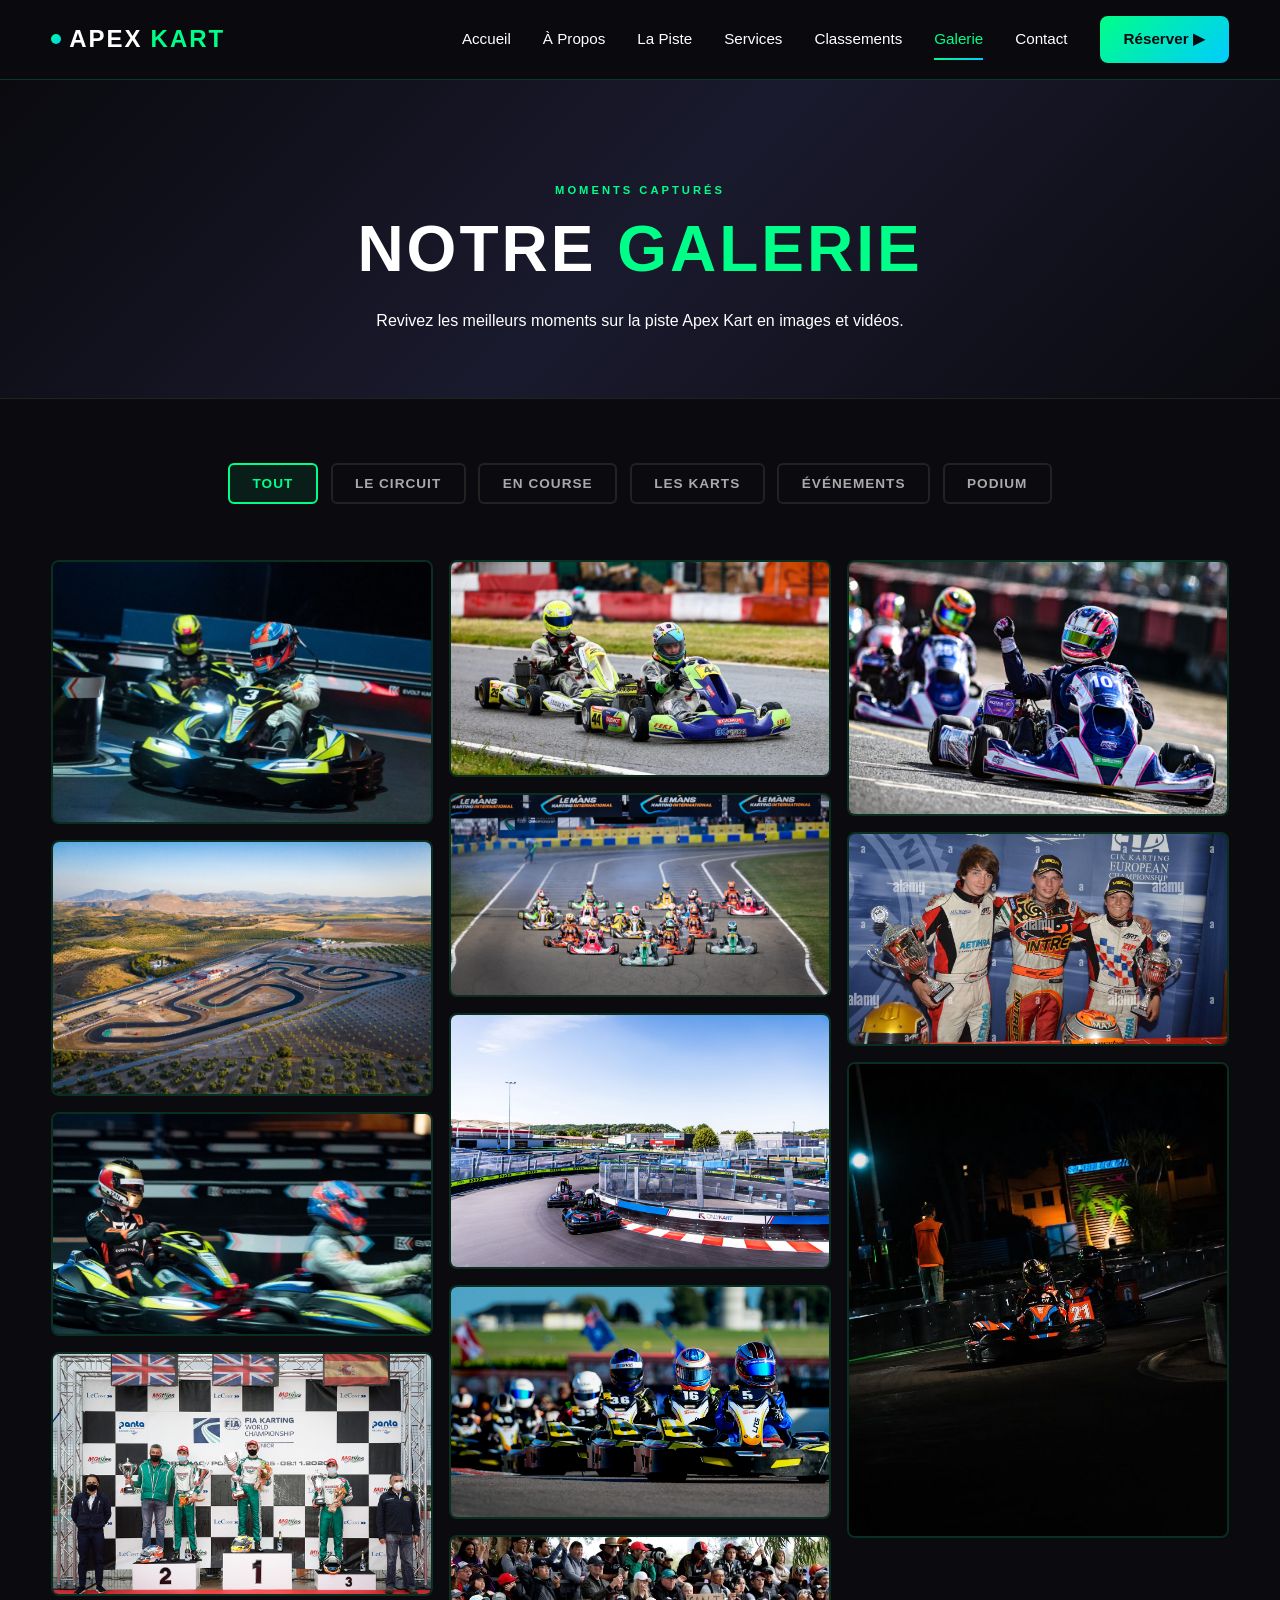
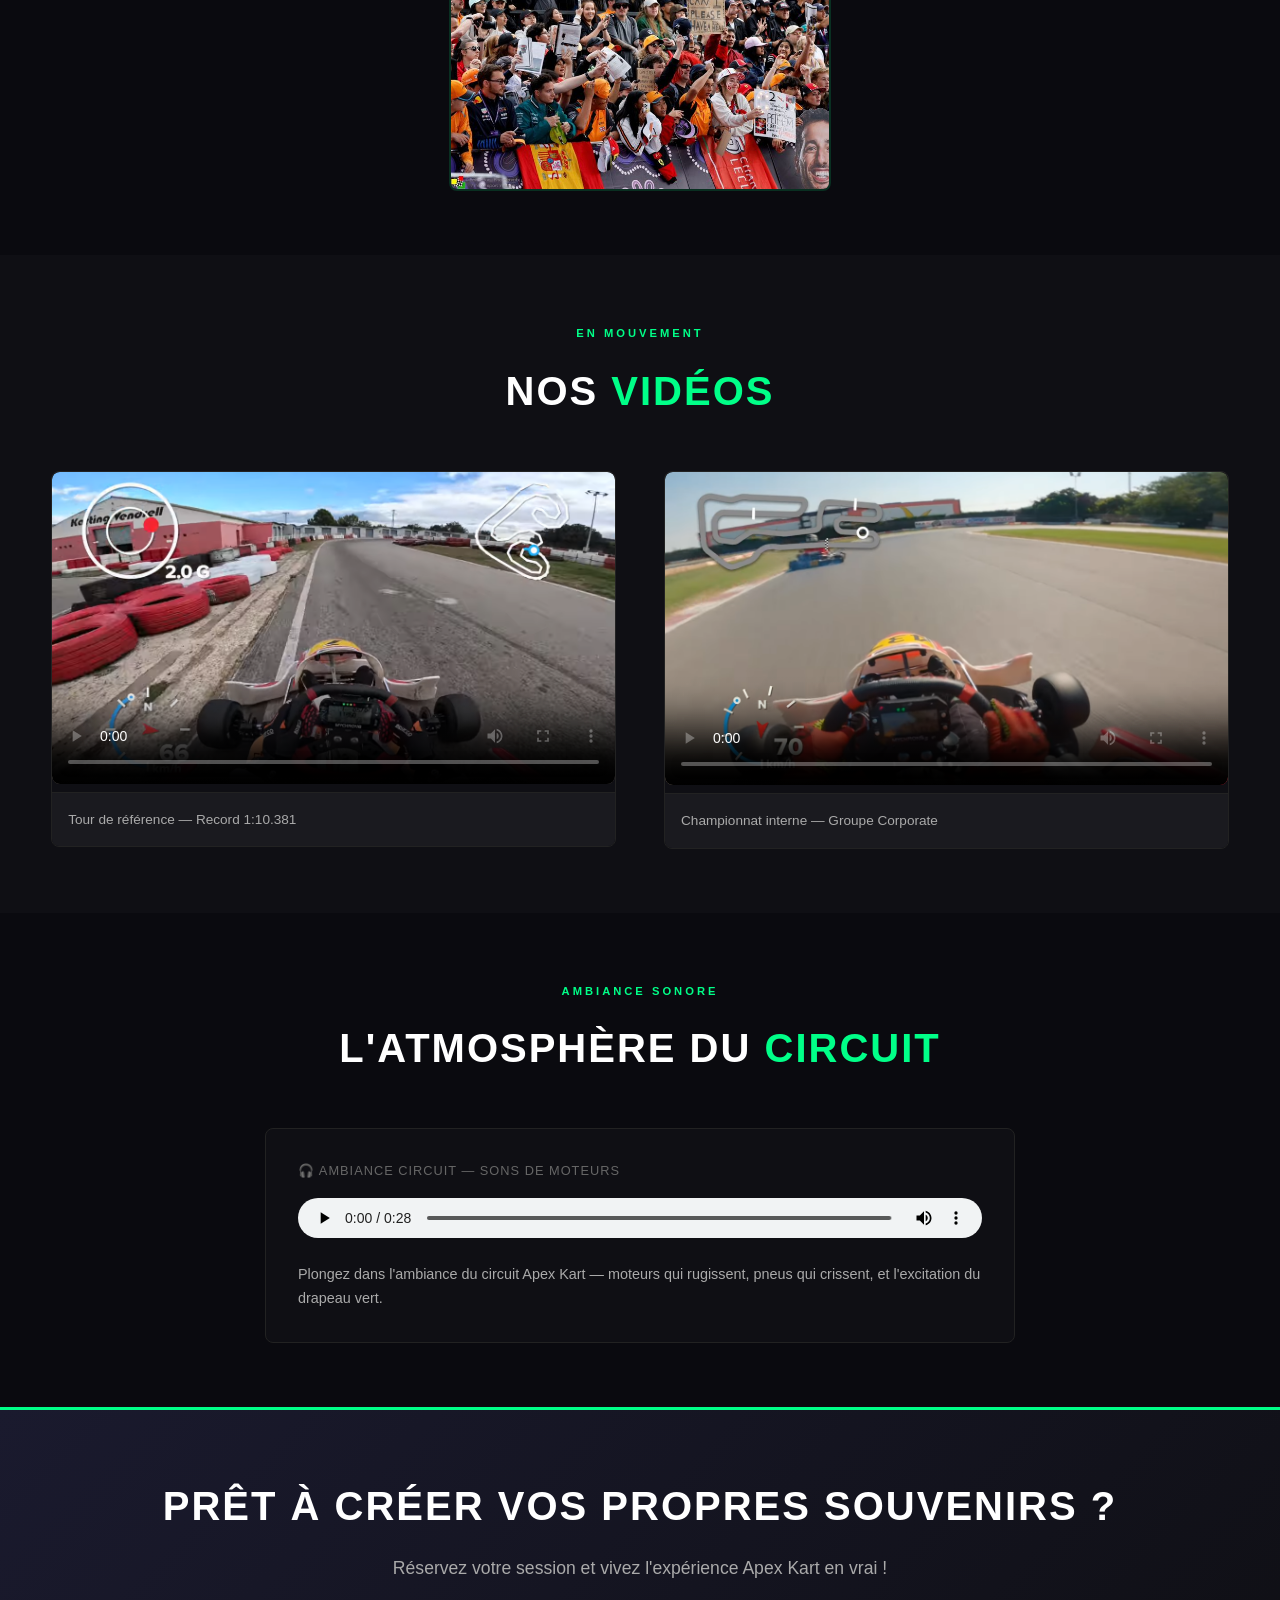
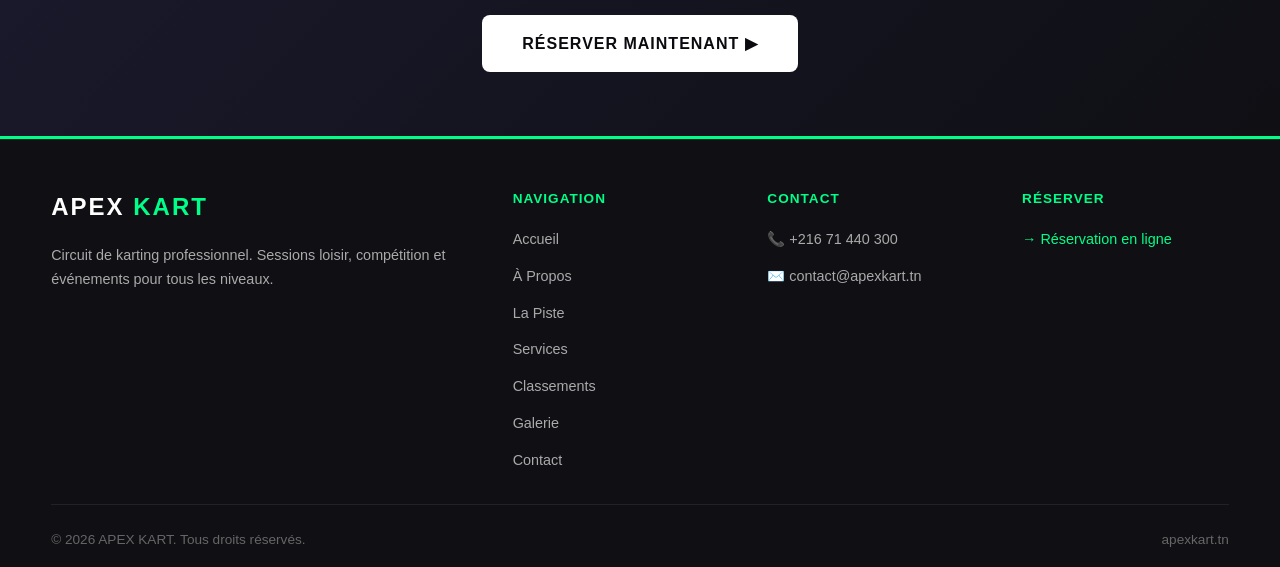
==== commit 38a7b363: "Add files via upload" ====
--- a/galerie.html
+++ b/galerie.html
@@ -15,13 +15,13 @@
     </a>
     <nav>
       <a href="index.html">Accueil</a>
-      <a href="apropos.html">À Propos</a>
+      <a href="apropos.php">À Propos</a>
       <a href="piste.html">La Piste</a>
       <a href="services.html">Services</a>
-      <a href="classements.html">Classements</a>
+      <a href="classements.php">Classements</a>
       <a href="galerie.html" class="actif">Galerie</a>
-      <a href="contact.html">Contact</a>
-      <a href="reserver.html" class="nav-cta">Réserver ▶</a>
+      <a href="contact.php">Contact</a>
+      <a href="reserver.php" class="nav-cta">Réserver ▶</a>
     </nav>
   </header>
 
@@ -294,7 +294,7 @@
     <div class="bande-cta">
       <h2>PRÊT À CRÉER VOS PROPRES SOUVENIRS ?</h2>
       <p>Réservez votre session et vivez l'expérience Apex Kart en vrai !</p>
-      <a href="reserver.html" class="btn-blanc">RÉSERVER MAINTENANT ▶</a>
+      <a href="reserver.php" class="btn-blanc">RÉSERVER MAINTENANT ▶</a>
     </div>
     <a href="#top" class="scroll-top">↑</a>
 
@@ -310,12 +310,12 @@
         <span class="footer-col-titre">Navigation</span>
         <ul class="footer-liens">
           <li><a href="index.html">Accueil</a></li>
-          <li><a href="apropos.html">À Propos</a></li>
+          <li><a href="apropos.php">À Propos</a></li>
           <li><a href="piste.html">La Piste</a></li>
           <li><a href="services.html">Services</a></li>
-          <li><a href="classements.html">Classements</a></li>
+          <li><a href="classements.php">Classements</a></li>
           <li><a href="galerie.html">Galerie</a></li>
-          <li><a href="contact.html">Contact</a></li>
+          <li><a href="contact.php">Contact</a></li>
         </ul>
       </div>
       <div class="footer-col">
@@ -328,7 +328,7 @@
       <div class="footer-col">
         <span class="footer-col-titre">Réserver</span>
         <ul class="footer-liens">
-          <li><a href="reserver.html" style="color: var(--vert-neon);">→ Réservation en ligne</a></li>
+          <li><a href="reserver.php" style="color: var(--vert-neon);">→ Réservation en ligne</a></li>
         </ul>
       </div>
     </div>
